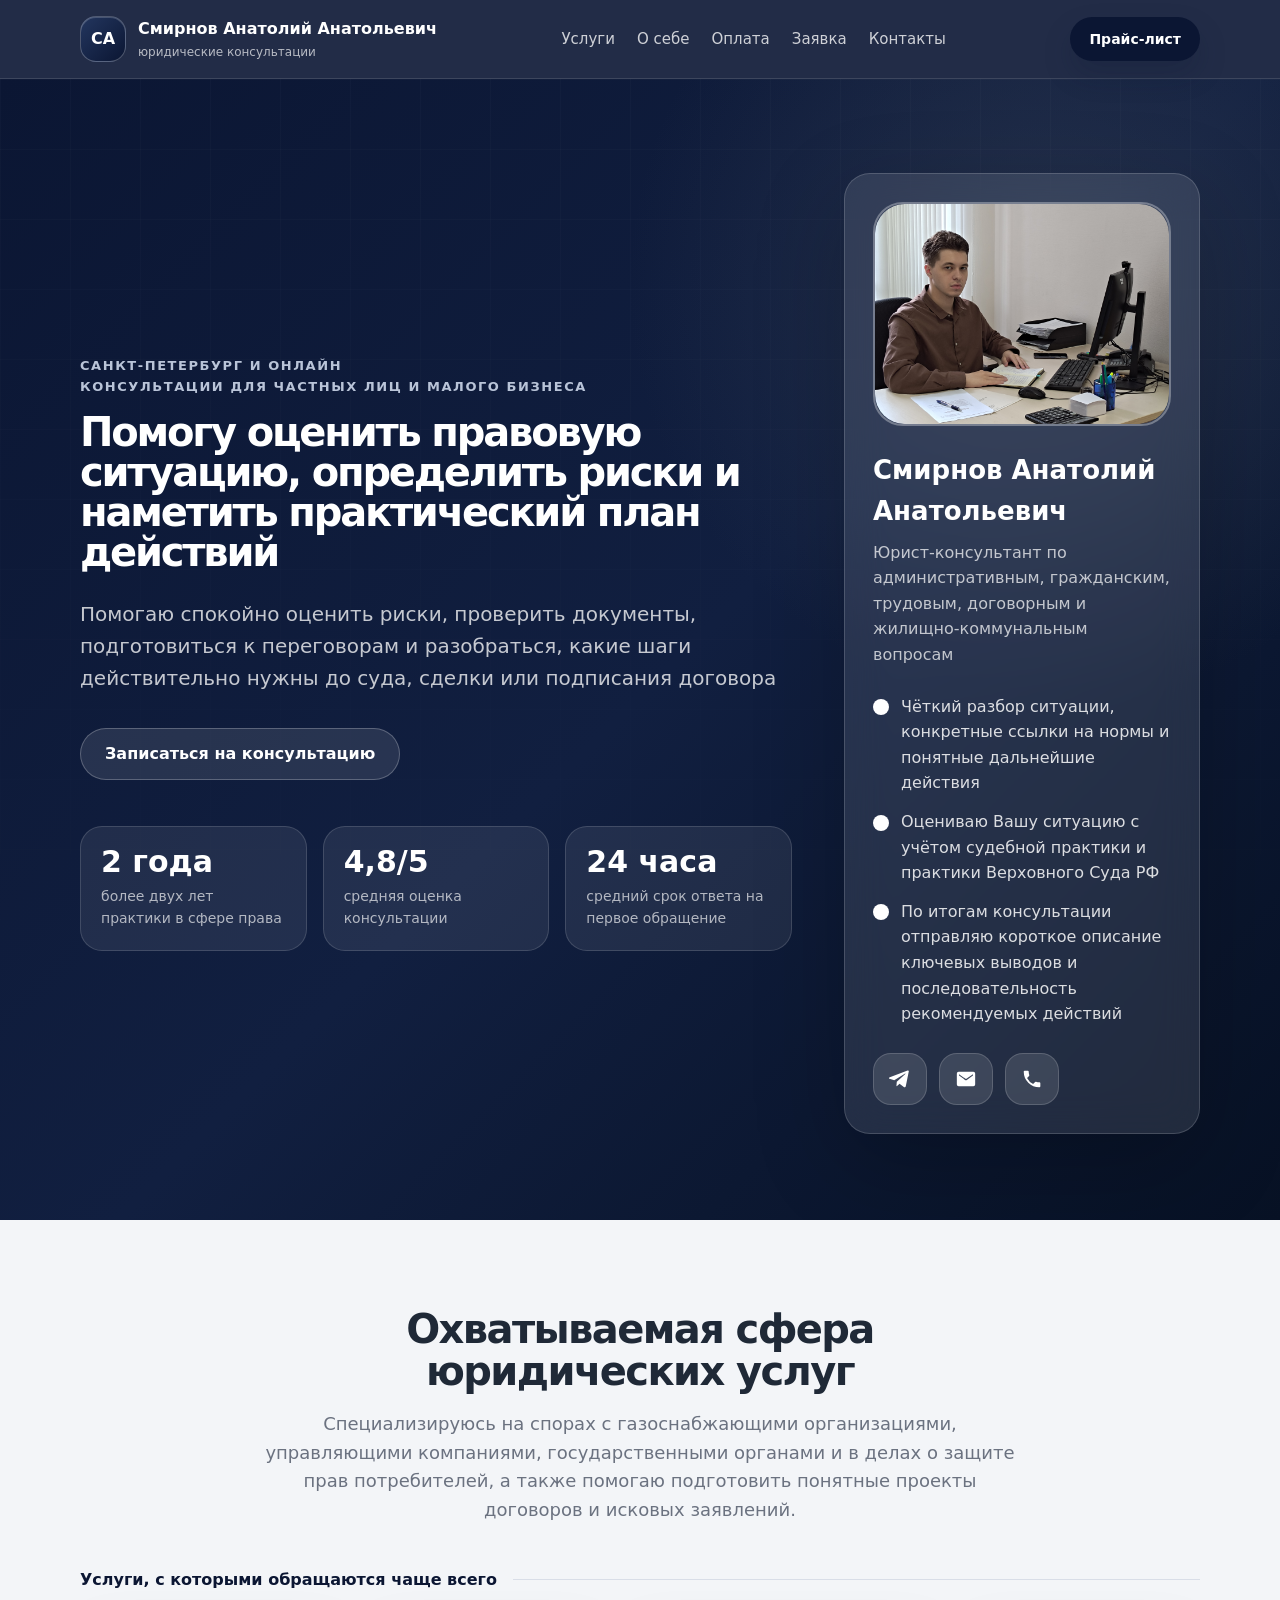
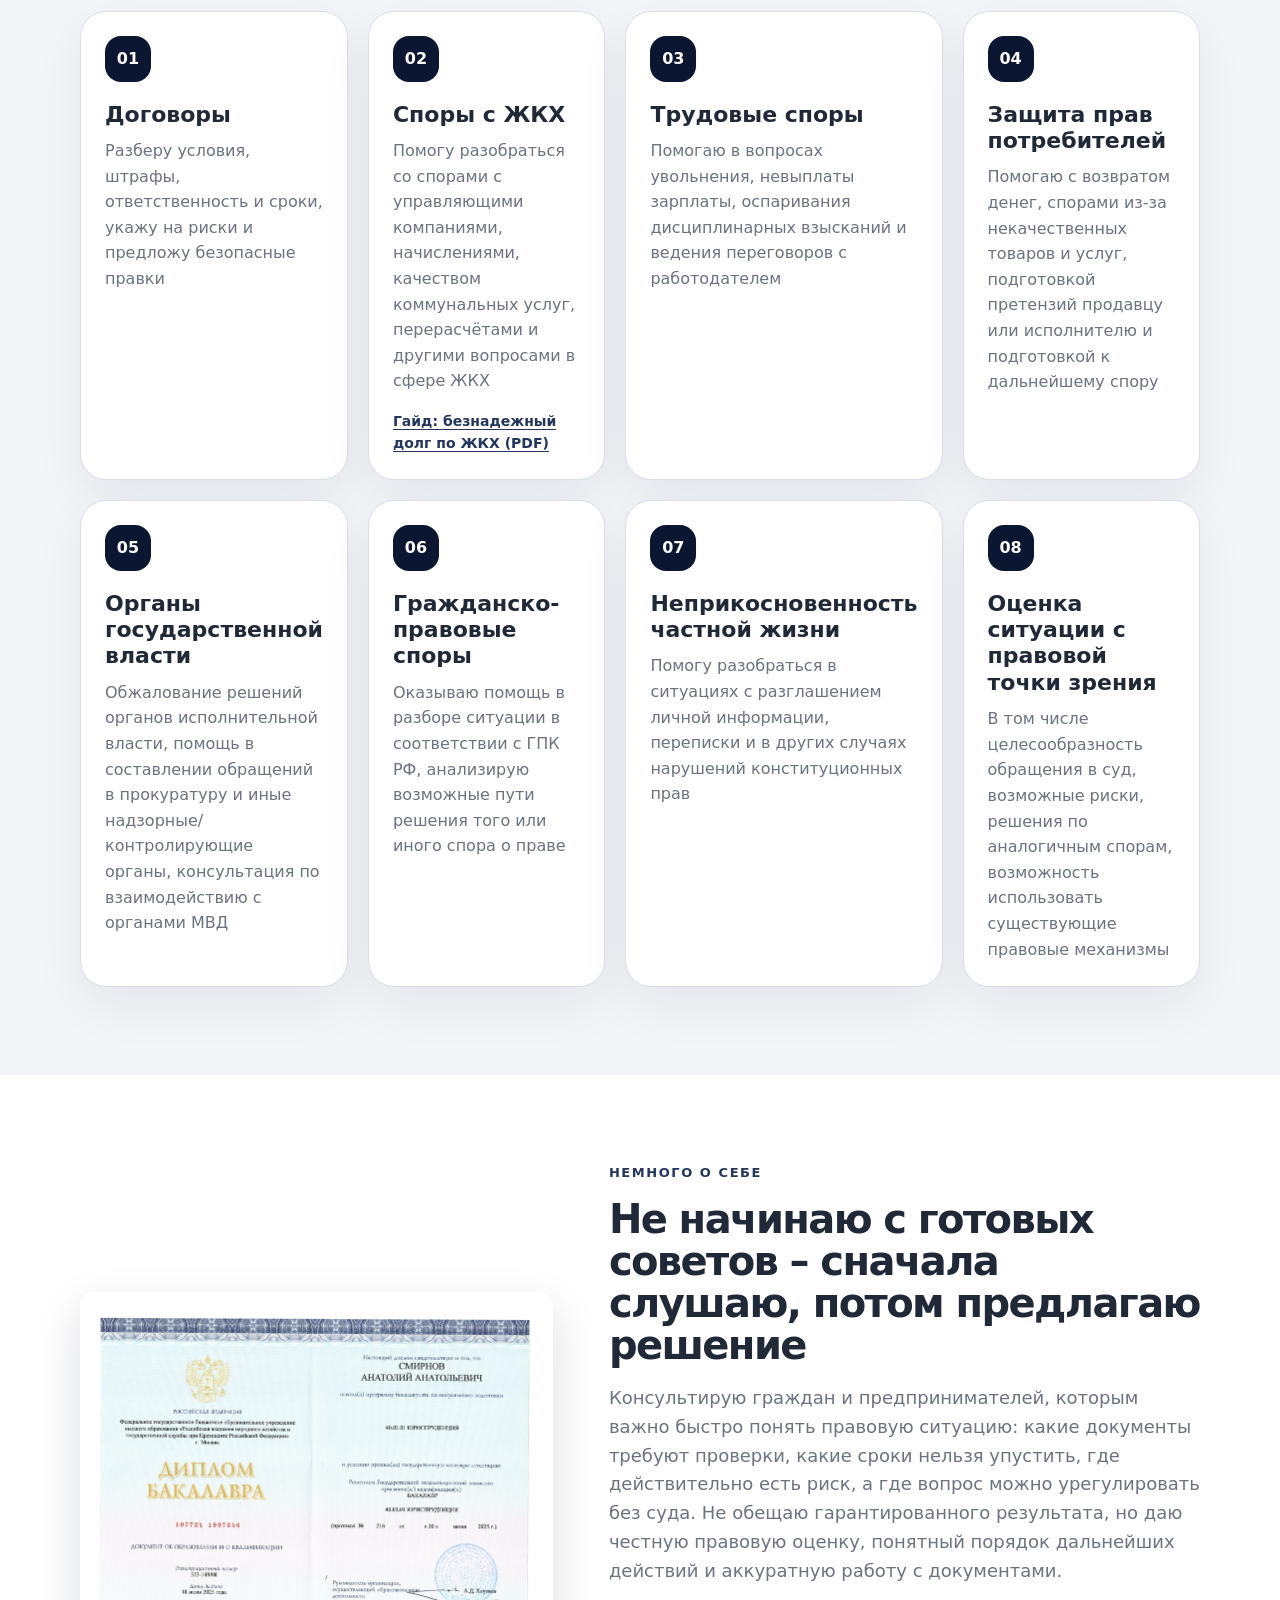
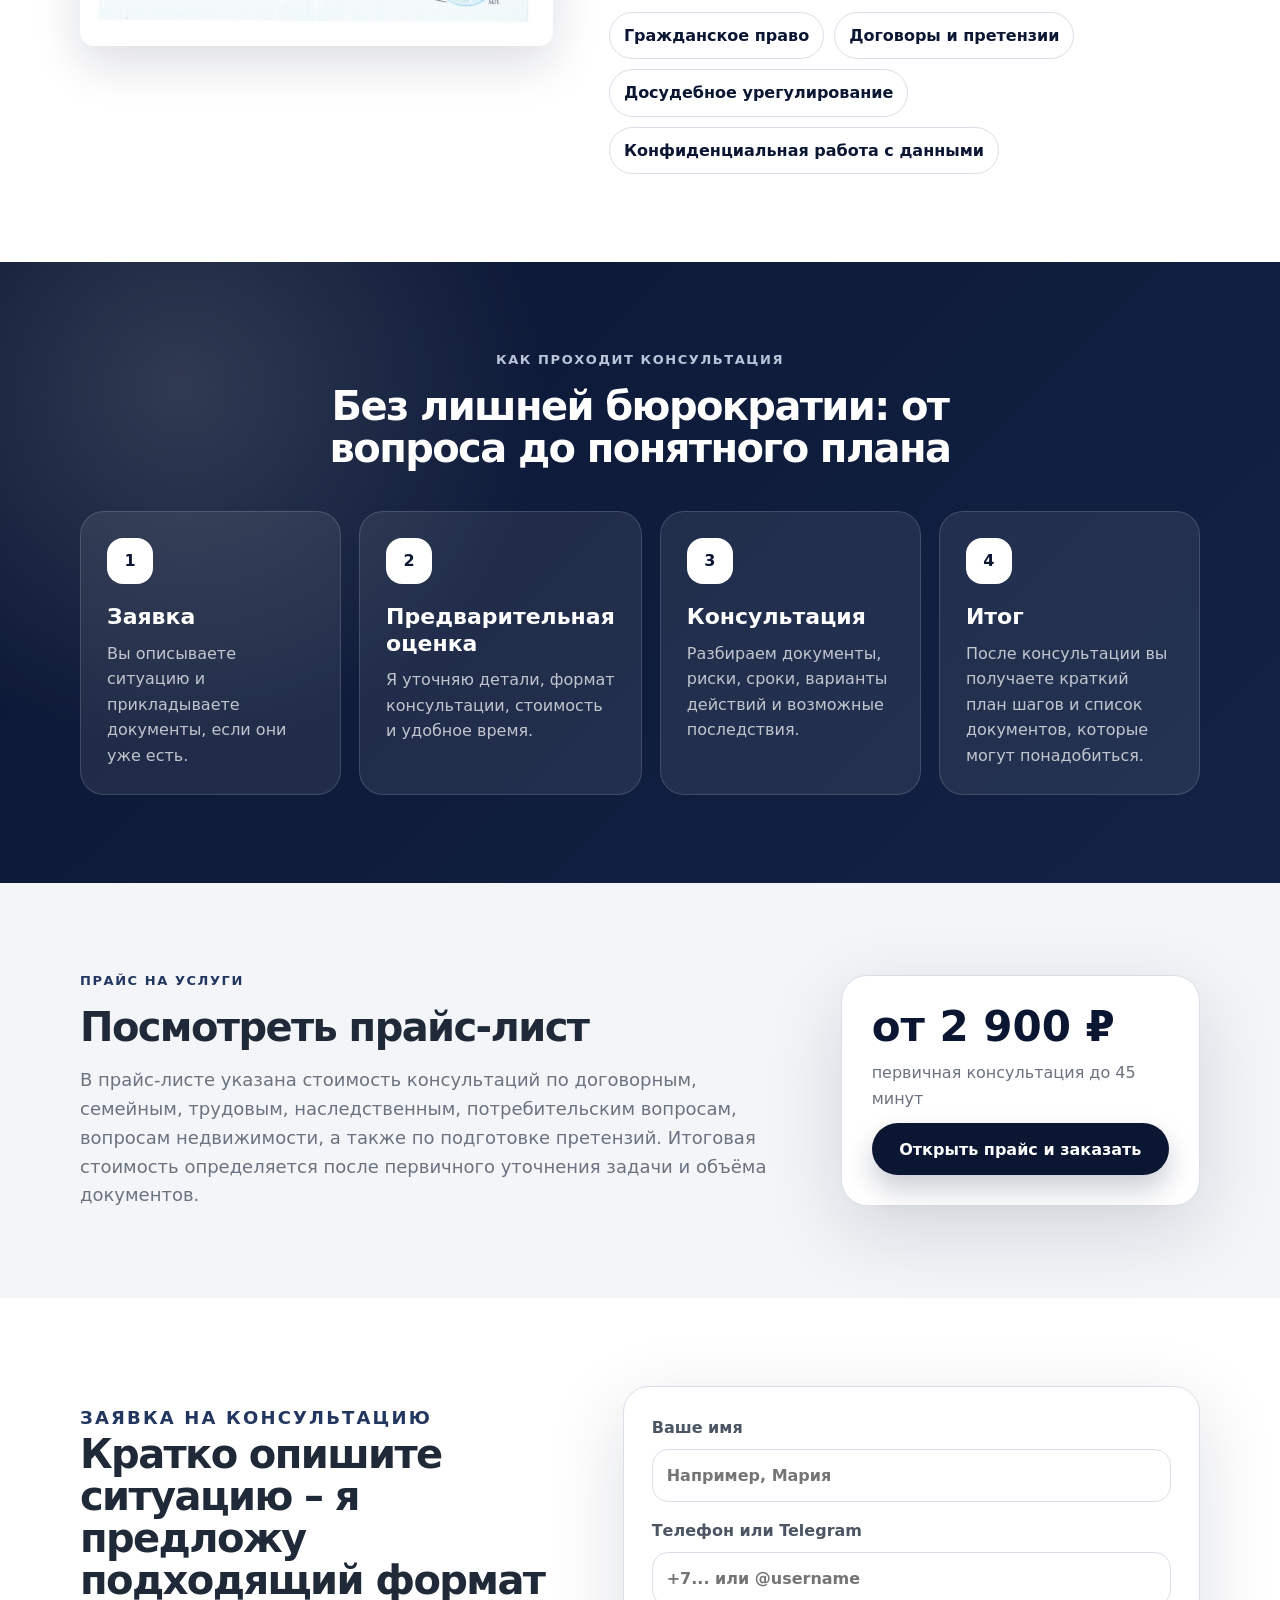
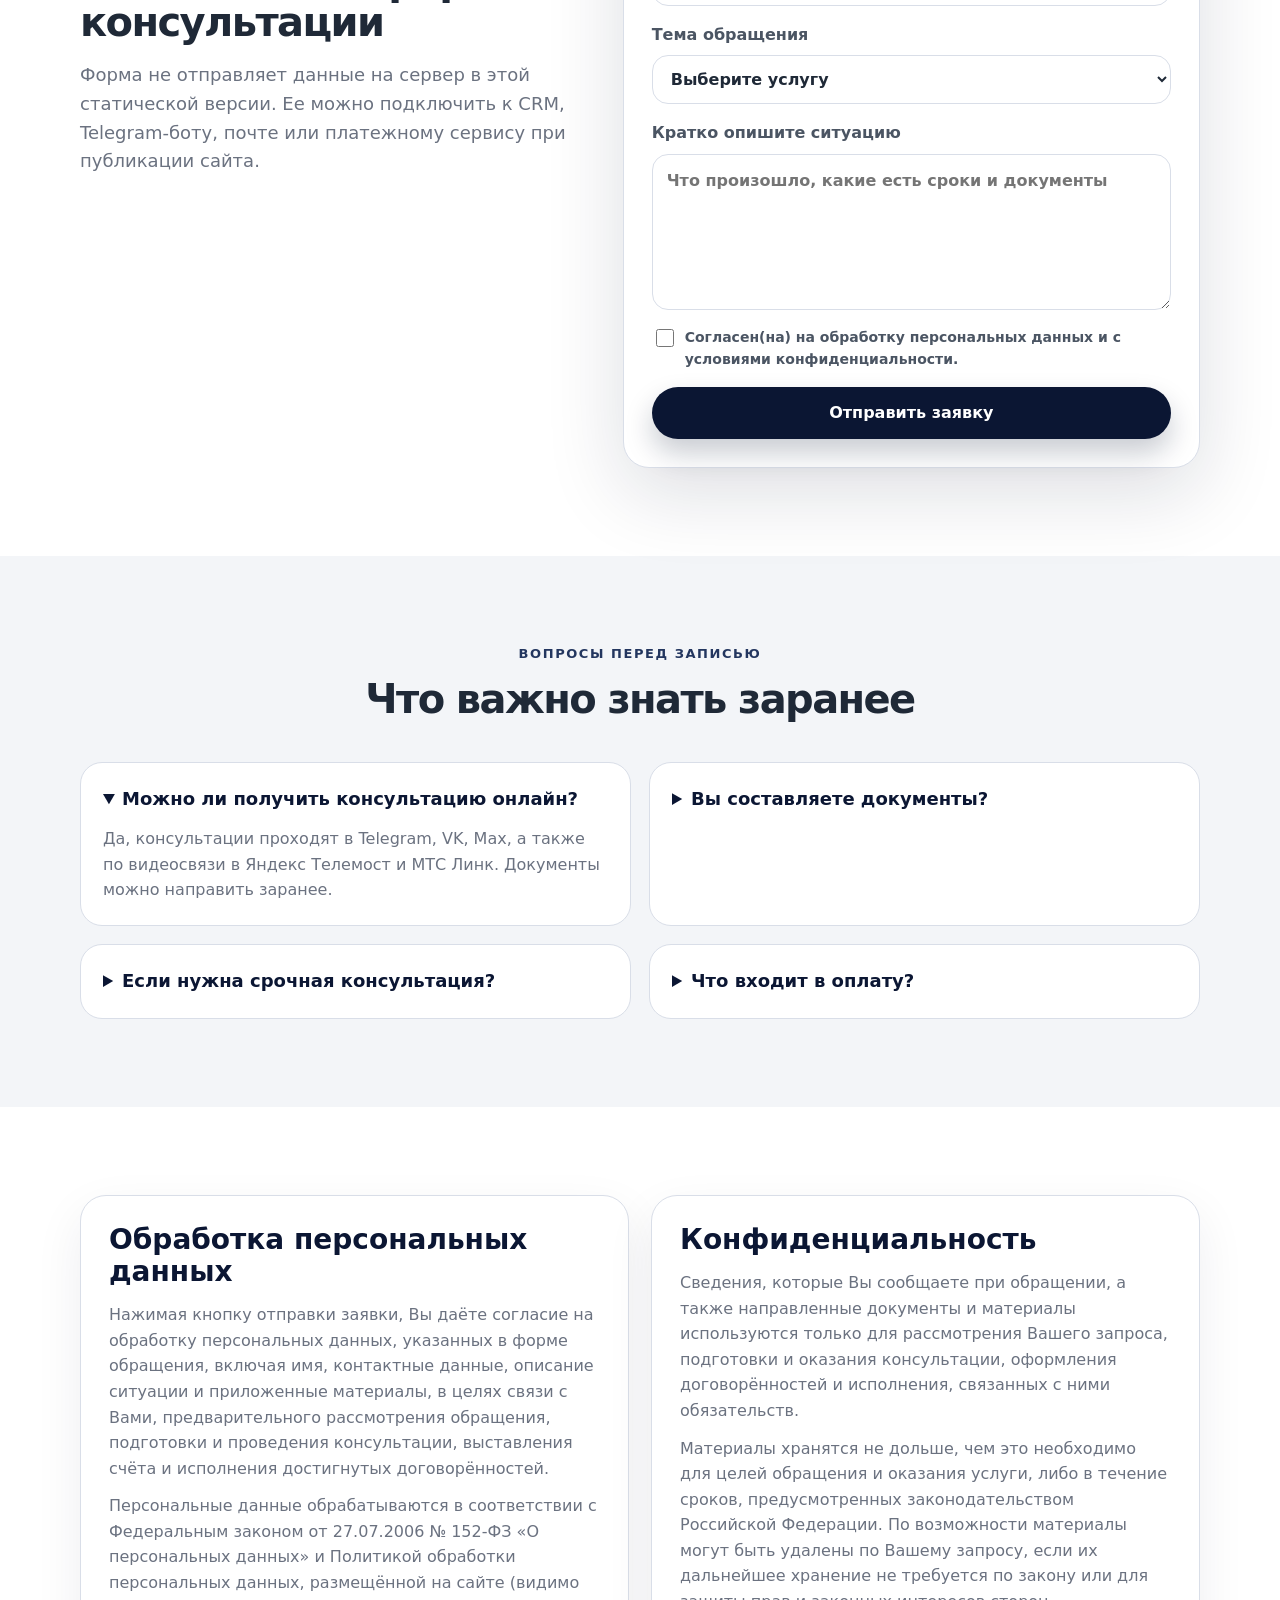
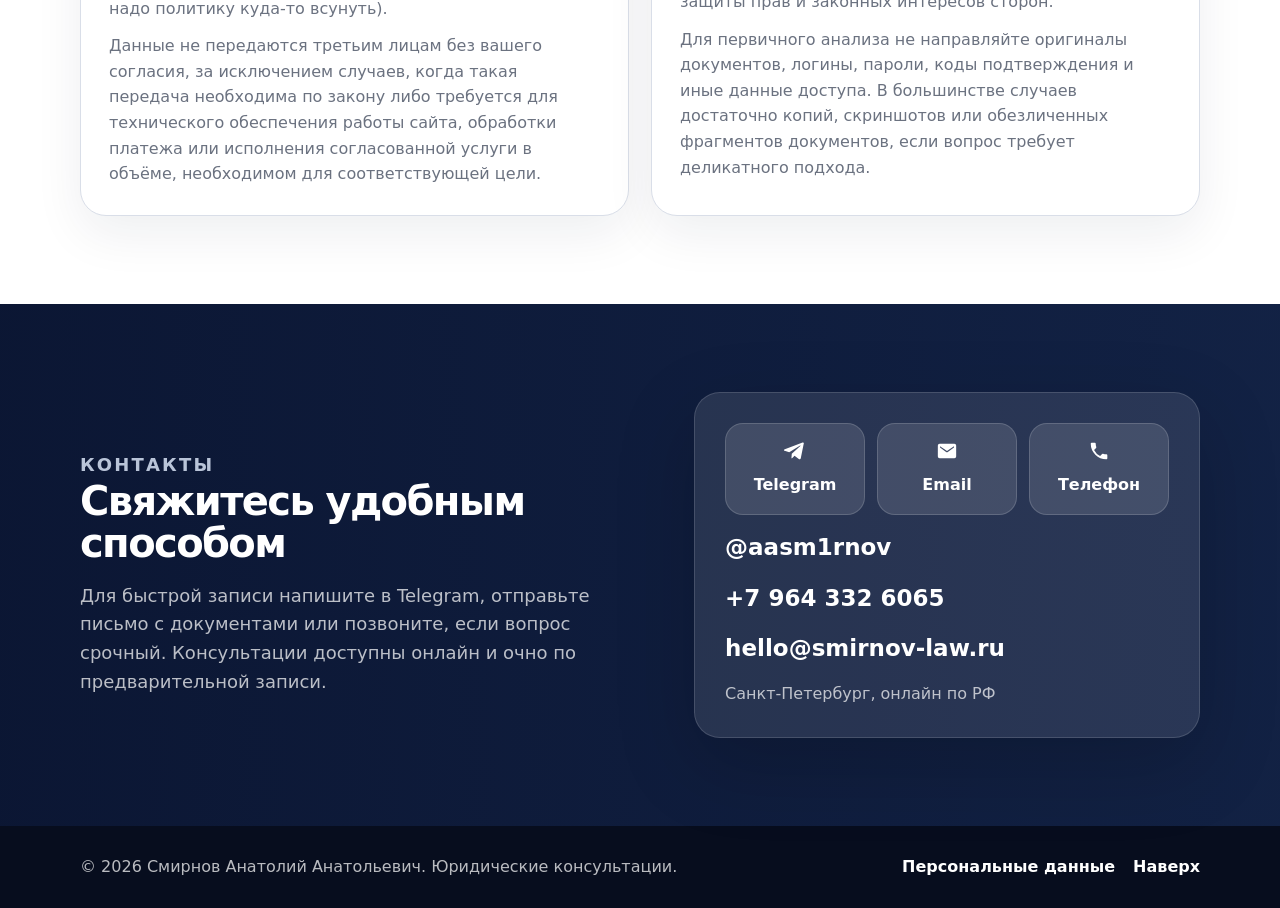
==== index.html @ 38020d8c "open" ====
<!doctype html>
<html lang="ru">
  <head>
    <meta charset="utf-8" />
    <meta name="viewport" content="width=device-width, initial-scale=1" />
    <title>Смирнов Анатолий Анатольевич - юридические консультации</title>
    <meta
      name="description"
      content="Таплинк-сайт юриста Смирнова Анатолия Анатольевича: консультации по договорам, семейным, трудовым, наследственным, потребительским и бизнес-вопросам."
    />
    <link rel="stylesheet" href="styles.css" />
  </head>
  <body>
    <header class="site-header">
      <nav class="nav container" aria-label="Основная навигация">
        <a class="logo" href="#top" aria-label="На главную">
          <span class="logo__mark">СА</span>
          <span>
            <strong>Смирнов Анатолий Анатольевич</strong>
            <small>юридические консультации</small>
          </span>
        </a>
        <div class="nav__links">
          <a href="#services">Услуги</a>
          <a href="#about">О себе</a>
          <a href="#payment">Оплата</a>
          <a href="#request">Заявка</a>
          <a href="#contacts">Контакты</a>
        </div>
        <a class="button button--small" href="#price-modal">Прайс-лист</a>
      </nav>
    </header>

    <main id="top">
      <section class="hero">
        <div class="container hero__grid">
          <div class="hero__content">
            <p class="eyebrow">
              <span>Санкт-Петербург и онлайн</span>
              <span>консультации для частных лиц и малого бизнеса</span>
            </p>
            <h1>Помогу оценить правовую ситуацию, определить риски и наметить практический план действий</h1>
            <p class="hero__lead">
              Помогаю спокойно оценить риски, проверить документы, подготовиться к переговорам и разобраться, какие шаги действительно нужны до суда, сделки или подписания договора
            </p>
            <div class="hero__actions">
              <a class="button button--ghost" href="#request">Записаться на консультацию</a>
            </div>
            <dl class="stats" aria-label="Профессиональные показатели">
              <div>
                <dt>2 года</dt>
                <dd>более двух лет практики в сфере права</dd>
              </div>
              <div>
                <dt>4,8/5</dt>
                <dd>средняя оценка консультации</dd>
              </div>
              <div>
                <dt>24 часа</dt>
                <dd>средний срок ответа на первое обращение</dd>
              </div>
            </dl>
          </div>

          <aside class="hero-card" aria-label="Карточка специалиста">
            <div class="photo-placeholder photo-placeholder--large">
              <img
                src="lawyer-portrait.jpg"
                alt="Молодой юрист в костюме за рабочим столом"
              />
            </div>
            <div>
              <h2>Смирнов Анатолий Анатольевич</h2>
              <p>Юрист-консультант по административным, гражданским, трудовым, договорным и жилищно-коммунальным вопросам</p>
            </div>
            <ul class="check-list">
              <li>Чёткий разбор ситуации, конкретные ссылки на нормы и понятные дальнейшие действия</li>
              <li>Оцениваю Вашу ситуацию с учётом судебной практики и практики Верховного Суда РФ</li>
              <li>По итогам консультации отправляю короткое описание ключевых выводов и последовательность рекомендуемых действий</li>
            </ul>
            <div class="contact-icons" aria-label="Быстрые способы связи">
              <a href="https://t.me/aasm1rnov" target="_blank" rel="noopener" aria-label="Открыть Telegram-канал">
                <svg viewBox="0 0 24 24" aria-hidden="true">
                  <path d="M21.5 4.1 18.3 20c-.2 1.1-.9 1.4-1.8.9l-5-3.7-2.4 2.3c-.3.3-.5.5-1 .5l.4-5.1 9.3-8.4c.4-.4-.1-.6-.6-.3L5.7 13.4.7 11.8c-1.1-.3-1.1-1.1.2-1.6L20.3 2.7c.9-.3 1.7.2 1.2 1.4z" />
                </svg>
              </a>
              <a href="mailto:hello@smirnov-law.ru" aria-label="Написать на электронную почту">
                <svg viewBox="0 0 24 24" aria-hidden="true">
                  <path d="M20 4H4a2 2 0 0 0-2 2v12a2 2 0 0 0 2 2h16a2 2 0 0 0 2-2V6a2 2 0 0 0-2-2zm-.4 4.2-7.1 5.1a1 1 0 0 1-1.1 0L4.4 8.2V6.7l7.6 5.4 7.6-5.4v1.5z" />
                </svg>
              </a>
              <a href="tel:+79643326065" aria-label="Позвонить по телефону">
                <svg viewBox="0 0 24 24" aria-hidden="true">
                  <path d="M6.6 10.8a15.1 15.1 0 0 0 6.6 6.6l2.2-2.2a1 1 0 0 1 1-.2 11.7 11.7 0 0 0 3.7.6 1 1 0 0 1 1 1V20a1 1 0 0 1-1 1A17 17 0 0 1 3 3.9a1 1 0 0 1 1-1h3.4a1 1 0 0 1 1 1 11.7 11.7 0 0 0 .6 3.7 1 1 0 0 1-.2 1l-2.2 2.2z" />
                </svg>
              </a>
            </div>
          </aside>
        </div>
      </section>

      <section class="section section--light" id="services">
        <div class="container">
          <div class="section-heading">
            <h2>Охватываемая сфера юридических услуг</h2>
            <p>
              Специализируюсь на спорах с газоснабжающими организациями, управляющими компаниями, государственными органами и в делах о защите прав потребителей, а также помогаю подготовить понятные проекты договоров и исковых заявлений.
            </p>
          </div>

          <div class="service-group">
            <div class="group-title">
              <span>Услуги, с которыми обращаются чаще всего</span>
            </div>
            <div class="cards cards--services">
              <article class="card">
                <span class="card__number">01</span>
                <h3>Договоры</h3>
                <p>Разберу условия, штрафы, ответственность и сроки, укажу на риски и предложу безопасные правки</p>
              </article>
              <article class="card">
                <span class="card__number">02</span>
                <h3>Споры с ЖКХ</h3>
                <p>Помогу разобраться со спорами с управляющими компаниями, начислениями, качеством коммунальных услуг, перерасчётами и другими вопросами в сфере ЖКХ</p>
                <a class="card__guide-link" href="guide-zhkh-beznadezhnyj-dolg.html">Гайд: безнадежный долг по ЖКХ (PDF)</a>
              </article>
              <article class="card">
                <span class="card__number">03</span>
                <h3>Трудовые споры</h3>
                <p>Помогаю в вопросах увольнения, невыплаты зарплаты, оспаривания дисциплинарных взысканий и ведения переговоров с работодателем</p>
              </article>
              <article class="card">
                <span class="card__number">04</span>
                <h3>Защита прав потребителей</h3>
                <p>Помогаю с возвратом денег, спорами из-за некачественных товаров и услуг, подготовкой претензий продавцу или исполнителю и подготовкой к дальнейшему спору</p>
              </article>
              <article class="card">
                <span class="card__number">05</span>
                <h3>Органы государственной власти</h3>
                <p>Обжалование решений органов исполнительной власти, помощь в составлении обращений в прокуратуру и иные надзорные/контролирующие органы, консультация по взаимодействию с органами МВД</p>
              </article>
              <article class="card">
                <span class="card__number">06</span>
                <h3>Гражданско-правовые споры</h3>
                <p>Оказываю помощь в разборе ситуации в соответствии с ГПК РФ, анализирую возможные пути решения того или иного спора о праве</p>
              </article>
              <article class="card">
                <span class="card__number">07</span>
                <h3>Неприкосновенность частной жизни</h3>
                <p>Помогу разобраться в ситуациях с разглашением личной информации, переписки и в других случаях нарушений конституционных прав</p>
              </article>
              <article class="card">
                <span class="card__number">08</span>
                <h3>Оценка ситуации с правовой точки зрения</h3>
                <p>В том числе целесообразность обращения в суд, возможные риски, решения по аналогичным спорам, возможность использовать существующие правовые механизмы</p>
              </article>
            </div>
          </div>
        </div>
      </section>

      <section class="section" id="about">
        <div class="container split split--about">
          <div class="about-media">
            <a
              class="diploma-thumb"
              href="#diploma-modal"
              aria-label="Открыть диплом для просмотра"
            >
              <img
                src="Diplom.jpg"
                alt="Диплом юриста"
              />
            </a>
          </div>
          <div class="section-heading section-heading--left">
            <p class="eyebrow">Немного о себе</p>
            <h2>Не начинаю с готовых советов – сначала слушаю, потом предлагаю решение</h2>
            <p>
              Консультирую граждан и предпринимателей, которым важно быстро понять правовую ситуацию: какие документы требуют проверки, какие сроки нельзя упустить, где действительно есть риск, а где вопрос можно урегулировать без суда. Не обещаю гарантированного результата, но даю честную правовую оценку, понятный порядок дальнейших действий и аккуратную работу с документами.
            </p>
            <div class="about-points">
              <span>Гражданское право</span>
              <span>Договоры и претензии</span>
              <span>Досудебное урегулирование</span>
              <span>Конфиденциальная работа с данными</span>
            </div>
          </div>
        </div>
      </section>

      <section class="section section--accent" id="process">
        <div class="container">
          <div class="section-heading">
            <p class="eyebrow">Как проходит консультация</p>
            <h2>Без лишней бюрократии: от вопроса до понятного плана</h2>
          </div>
          <ol class="timeline">
            <li>
              <span>1</span>
              <div>
                <h3>Заявка</h3>
                <p>Вы описываете ситуацию и прикладываете документы, если они уже есть.</p>
              </div>
            </li>
            <li>
              <span>2</span>
              <div>
                <h3>Предварительная оценка</h3>
                <p>Я уточняю детали, формат консультации, стоимость и удобное время.</p>
              </div>
            </li>
            <li>
              <span>3</span>
              <div>
                <h3>Консультация</h3>
                <p>Разбираем документы, риски, сроки, варианты действий и возможные последствия.</p>
              </div>
            </li>
            <li>
              <span>4</span>
              <div>
                <h3>Итог</h3>
                <p>После консультации вы получаете краткий план шагов и список документов, которые могут понадобиться.</p>
              </div>
            </li>
          </ol>
        </div>
      </section>

      <section class="section section--light" id="payment">
        <div class="container price-preview">
          <div class="section-heading section-heading--left">
            <p class="eyebrow">Прайс на услуги</p>
            <h2>Посмотреть прайс-лист</h2>
            <p>
              В прайс-листе указана стоимость консультаций по договорным, семейным, трудовым, наследственным, потребительским вопросам, вопросам недвижимости, а также по подготовке претензий. Итоговая стоимость определяется после первичного уточнения задачи и объёма документов.
            </p>
          </div>
          <div class="price-panel">
            <strong>от 2 900 ₽</strong>
            <span>первичная консультация до 45 минут</span>
            <a class="button" href="#price-modal">Открыть прайс и заказать</a>
          </div>
        </div>
      </section>

      <section class="section" id="request">
        <div class="container request-grid">
          <div>
            <p class="eyebrow">Заявка на консультацию</p>
            <h2>Кратко опишите ситуацию – я предложу подходящий формат консультации</h2>
            <p>
              Форма не отправляет данные на сервер в этой статической версии. Ее можно подключить к CRM,
              Telegram-боту, почте или платежному сервису при публикации сайта.
            </p>
          </div>
          <form class="request-form" action="mailto:hello@smirnov-law.ru" method="post" enctype="text/plain">
            <label>
              Ваше имя
              <input type="text" name="name" placeholder="Например, Мария" required />
            </label>
            <label>
              Телефон или Telegram
              <input type="text" name="contact" placeholder="+7... или @username" required />
            </label>
            <label>
              Тема обращения
              <select name="topic" required>
                <option value="">Выберите услугу</option>
                <option>Договоры</option>
                <option>Споры с ЖКХ</option>
                <option>Трудовые споры</option>
                <option>Защита прав потребителей</option>
                <option>Органы государственной власти</option>
                <option>Гражданско-правовые споры</option>
                <option>Неприкосновенность частной жизни</option>
                <option>Оценка ситуации с правовой точки зрения</option>
                <option>Другая ситуация</option>
              </select>
            </label>
            <label>
              Кратко опишите ситуацию
              <textarea name="message" rows="5" placeholder="Что произошло, какие есть сроки и документы"></textarea>
            </label>
            <label class="consent">
              <input type="checkbox" required />
              <span>Согласен(на) на обработку персональных данных и с условиями конфиденциальности.</span>
            </label>
            <button class="button" type="submit">Отправить заявку</button>
          </form>
        </div>
      </section>

      <section class="section section--light" id="faq">
        <div class="container">
          <div class="section-heading">
            <p class="eyebrow">Вопросы перед записью</p>
            <h2>Что важно знать заранее</h2>
          </div>
          <div class="faq-grid">
            <details open>
              <summary>Можно ли получить консультацию онлайн?</summary>
              <p>Да, консультации проходят в Telegram, VK, Max, а также по видеосвязи в Яндекс Телемост и МТС Линк. Документы можно направить заранее.</p>
            </details>
            <details>
              <summary>Вы составляете документы?</summary>
              <p>Да, после консультации можно согласовать проект претензии, жалобы, договора или обращения, а также письменную правовую позицию со ссылкой на действующее законодательство РФ.</p>
            </details>
            <details>
              <summary>Если нужна срочная консультация?</summary>
              <p>В случаях, когда консультация нужна незамедлительно, она оказывается с дополнительной оплатой по предварительной договорённости.</p>
            </details>
            <details>
              <summary>Что входит в оплату?</summary>
              <p>Работа проводится полностью по предварительной договоренности с заказчиком: объём, формат и цена обсуждаются заранее.</p>
            </details>
          </div>
        </div>
      </section>

      <section class="section policy-section" id="policy">
        <div class="container policy-grid">
          <article class="policy-card">
            <h2>Обработка персональных данных</h2>
            <p>
              Нажимая кнопку отправки заявки, Вы даёте согласие на обработку персональных данных, указанных в форме обращения, включая имя, контактные данные, описание ситуации и приложенные материалы, в целях связи с Вами, предварительного рассмотрения обращения, подготовки и проведения консультации, выставления счёта и исполнения достигнутых договорённостей.
            </p>
            <p>
             Персональные данные обрабатываются в соответствии с Федеральным законом от 27.07.2006 № 152-ФЗ «О персональных данных» и Политикой обработки персональных данных, размещённой на сайте (видимо надо политику куда-то всунуть).
            </p>
            <p>
             Данные не передаются третьим лицам без вашего согласия, за исключением случаев, когда такая передача необходима по закону либо требуется для технического обеспечения работы сайта, обработки платежа или исполнения согласованной услуги в объёме, необходимом для соответствующей цели. 
            </p>
          </article>
          <article class="policy-card">
            <h2>Конфиденциальность</h2>
            <p>
             Сведения, которые Вы сообщаете при обращении, а также направленные документы и материалы используются только для рассмотрения Вашего запроса, подготовки и оказания консультации, оформления договорённостей и исполнения, связанных с ними обязательств.
            </p>
            <p>
              Материалы хранятся не дольше, чем это необходимо для целей обращения и оказания услуги, либо в течение сроков, предусмотренных законодательством Российской Федерации. По возможности материалы могут быть удалены по Вашему запросу, если их дальнейшее хранение не требуется по закону или для защиты прав и законных интересов сторон.
            </p>
            <p>
             Для первичного анализа не направляйте оригиналы документов, логины, пароли, коды подтверждения и иные данные доступа. В большинстве случаев достаточно копий, скриншотов или обезличенных фрагментов документов, если вопрос требует деликатного подхода. 
            </p>
          </article>
        </div>
      </section>

      <section class="section contacts" id="contacts">
        <div class="container contacts__grid">
          <div>
            <p class="eyebrow">Контакты</p>
            <h2>Свяжитесь удобным способом</h2>
            <p>
              Для быстрой записи напишите в Telegram, отправьте письмо с документами или позвоните, если
              вопрос срочный. Консультации доступны онлайн и очно по предварительной записи.
            </p>
          </div>
          <div class="contact-card">
            <div class="contact-icons contact-icons--wide">
              <a href="https://t.me/aasm1rnov" target="_blank" rel="noopener" aria-label="Telegram-канал">
                <svg viewBox="0 0 24 24" aria-hidden="true">
                  <path d="M21.5 4.1 18.3 20c-.2 1.1-.9 1.4-1.8.9l-5-3.7-2.4 2.3c-.3.3-.5.5-1 .5l.4-5.1 9.3-8.4c.4-.4-.1-.6-.6-.3L5.7 13.4.7 11.8c-1.1-.3-1.1-1.1.2-1.6L20.3 2.7c.9-.3 1.7.2 1.2 1.4z" />
                </svg>
                <span>Telegram</span>
              </a>
              <a href="mailto:hello@smirnov-law.ru" aria-label="Email">
                <svg viewBox="0 0 24 24" aria-hidden="true">
                  <path d="M20 4H4a2 2 0 0 0-2 2v12a2 2 0 0 0 2 2h16a2 2 0 0 0 2-2V6a2 2 0 0 0-2-2zm-.4 4.2-7.1 5.1a1 1 0 0 1-1.1 0L4.4 8.2V6.7l7.6 5.4 7.6-5.4v1.5z" />
                </svg>
                <span>Email</span>
              </a>
              <a href="tel:+79643326065" aria-label="Телефон">
                <svg viewBox="0 0 24 24" aria-hidden="true">
                  <path d="M6.6 10.8a15.1 15.1 0 0 0 6.6 6.6l2.2-2.2a1 1 0 0 1 1-.2 11.7 11.7 0 0 0 3.7.6 1 1 0 0 1 1 1V20a1 1 0 0 1-1 1A17 17 0 0 1 3 3.9a1 1 0 0 1 1-1h3.4a1 1 0 0 1 1 1 11.7 11.7 0 0 0 .6 3.7 1 1 0 0 1-.2 1l-2.2 2.2z" />
                </svg>
                <span>Телефон</span>
              </a>
            </div>
            <a class="contact-card__link" href="https://t.me/aasm1rnov">@aasm1rnov</a>
            <a class="contact-card__link" href="tel:+79643326065">+7 964 332 6065</a>
            <a class="contact-card__link" href="mailto:hello@smirnov-law.ru">hello@smirnov-law.ru</a>
            <span>Санкт-Петербург, онлайн по РФ</span>
          </div>
        </div>
      </section>
    </main>

    <section class="diploma-modal" id="diploma-modal" aria-labelledby="diploma-modal-title">
      <a class="diploma-modal__backdrop" href="#about" aria-label="Закрыть просмотр диплома"></a>
      <div class="diploma-modal__dialog" role="dialog" aria-modal="true">
        <div class="diploma-modal__header">
          <h2 id="diploma-modal-title" class="visually-hidden">Диплом юриста</h2>
          <a class="modal-close" href="#about" aria-label="Закрыть">×</a>
        </div>
        <img src="Diplom.jpg" alt="Диплом юриста" />
      </div>
    </section>

    <section class="price-modal" id="price-modal" aria-labelledby="price-modal-title">
      <a class="price-modal__backdrop" href="#payment" aria-label="Закрыть прайс-лист"></a>
      <div class="price-modal__dialog" role="dialog" aria-modal="true">
        <div class="modal-header">
          <div>
            <p class="eyebrow">Прайс-лист</p>
            <h2 id="price-modal-title">Выберите консультацию и оформите заказ</h2>
          </div>
          <a class="modal-close" href="#payment" aria-label="Закрыть">×</a>
        </div>

        <div class="price-table" aria-label="Стоимость услуг">
          <article>
            <span>Первичная</span>
            <strong>2 900 ₽</strong>
            <p>Онлайн-консультация по Вашему вопросу. Принимаю обращения в том числе вечером и в выходные дни.</p>
            <a href="#price-modal" class="button button--small tariff-link" data-tariff="Первичная - 2 900 ₽">Заказать</a>
          </article>
          <article class="price-table__featured">
            <span>Договор</span>
            <strong>5 900 ₽</strong>
            <p>Анализ существующего договора, составление проекта договора, вывод в части рисков для Вас, поиск скрытых условий.</p>
            <a href="#price-modal" class="button button--small tariff-link" data-tariff="Договор - 5 900 ₽">Заказать</a>
          </article>
          <article>
            <span>Обращение</span>
            <strong>2 000 ₽</strong>
            <p>Обращение в органы государственной власти, контрольные, надзорные, муниципальные органы.</p>
            <a href="#price-modal" class="button button--small tariff-link" data-tariff="Обращение - 2 000 ₽">Заказать</a>
          </article>
          <article>
            <span>Претензия</span>
            <strong>от 4 900 ₽</strong>
            <p>Составление досудебной претензии или выработка правовой позиции для ответа на претензию в Ваш адрес с учётом специфики Закона о защите прав потребителей.</p>
            <a href="#price-modal" class="button button--small tariff-link" data-tariff="Претензия - от 4 900 ₽">Заказать</a>
          </article>
        </div>

        <div class="modal-order" id="modal-order">
          <form class="request-form request-form--modal" action="mailto:hello@smirnov-law.ru" method="post" enctype="text/plain">
            <h3>Оформить заказ на консультацию</h3>
            <label>
              Имя
              <input type="text" name="name" placeholder="Ваше имя" required />
            </label>
            <label>
              Контакт
              <input type="text" name="contact" placeholder="Телефон, email или Telegram" required />
            </label>
            <label>
              Выбранный тариф
              <select name="tariff" required>
                <option>Первичная - 2 900 ₽</option>
                <option>Договор - 5 900 ₽</option>
                <option>Обращение - 2 000 ₽</option>
                <option>Претензия - от 4 900 ₽</option>
              </select>
            </label>
            <button class="button" type="submit">Отправить заказ</button>
          </form>

          <div class="payment-card">
            <h3>Оплата консультации</h3>
            <p>
              Кнопку можно подключить к ЮKassa, CloudPayments, Robokassa или банковской ссылке. Сейчас
              это готовый блок интерфейса для платежного сценария.
            </p>
            <div class="payment-card__amount">
              <span>К оплате</span>
              <strong>2 900 ₽</strong>
            </div>
            <a class="button" href="mailto:hello@smirnov-law.ru?subject=Оплата%20консультации">Оплатить консультацию</a>
            <small>После оплаты вы получите подтверждение и ссылку на консультацию.</small>
          </div>
        </div>
      </div>
    </section>

    <footer class="footer">
      <div class="container footer__inner">
        <span>© 2026 Смирнов Анатолий Анатольевич. Юридические консультации.</span>
        <div>
          <a href="#policy">Персональные данные</a>
          <a href="#top">Наверх</a>
        </div>
      </div>
    </footer>
    <script>
      document.querySelectorAll(".tariff-link").forEach((link) => {
        link.addEventListener("click", (event) => {
          event.preventDefault();
          const tariff = link.dataset.tariff;
          const select = document.querySelector('select[name="tariff"]');
          if (select && tariff) {
            select.value = tariff;
          }
          location.hash = "price-modal";
          document.getElementById("modal-order")?.scrollIntoView({ behavior: "smooth", block: "start" });
        });
      });
    </script>
  </body>
</html>
---- styles.css ----
:root {
  --navy: #0b1633;
  --navy-soft: #132346;
  --navy-muted: #23365f;
  --gray-900: #1f2937;
  --gray-700: #4b5563;
  --gray-500: #6b7280;
  --gray-200: #e5e7eb;
  --gray-100: #f3f5f8;
  --white: #ffffff;
  --line: #d9dee8;
  --radius: 26px;
  --shadow: 0 24px 80px rgb(11 22 51 / 14%);
}

* {
  box-sizing: border-box;
}

html {
  scroll-behavior: smooth;
}

body {
  margin: 0;
  color: var(--gray-900);
  font-family: Inter, system-ui, -apple-system, BlinkMacSystemFont, "Segoe UI", sans-serif;
  background: var(--white);
  line-height: 1.6;
}

a {
  color: inherit;
  text-decoration: none;
}

button,
input,
select,
textarea {
  font: inherit;
}

.container {
  width: min(1120px, calc(100% - 40px));
  margin: 0 auto;
}

.site-header {
  position: sticky;
  top: 0;
  z-index: 20;
  border-bottom: 1px solid rgb(255 255 255 / 12%);
  background: rgb(11 22 51 / 90%);
  backdrop-filter: blur(18px);
}

.nav {
  display: flex;
  align-items: center;
  justify-content: space-between;
  gap: 24px;
  min-height: 78px;
  color: var(--white);
}

.logo {
  display: inline-flex;
  align-items: center;
  gap: 12px;
}

.logo__mark {
  display: grid;
  width: 46px;
  height: 46px;
  place-items: center;
  border: 1px solid rgb(255 255 255 / 26%);
  border-radius: 16px;
  color: var(--white);
  font-weight: 900;
  background: linear-gradient(135deg, var(--navy-muted), var(--navy));
  box-shadow: inset 0 1px 0 rgb(255 255 255 / 18%);
}

.logo strong,
.logo small {
  display: block;
}

.logo small {
  margin-top: 2px;
  color: rgb(255 255 255 / 68%);
  font-size: 12px;
}

.nav__links {
  display: flex;
  align-items: center;
  gap: 22px;
  color: rgb(255 255 255 / 78%);
  font-size: 15px;
}

.nav__links a {
  transition: color 0.2s ease;
}

.nav__links a:hover {
  color: var(--white);
}

.button {
  display: inline-flex;
  min-height: 52px;
  align-items: center;
  justify-content: center;
  padding: 0 24px;
  border: 1px solid transparent;
  border-radius: 999px;
  color: var(--white);
  font-weight: 800;
  background: var(--navy);
  box-shadow: 0 14px 28px rgb(11 22 51 / 22%);
  cursor: pointer;
  transition: transform 0.2s ease, box-shadow 0.2s ease, background 0.2s ease;
}

.button:hover {
  transform: translateY(-2px);
  background: var(--navy-soft);
  box-shadow: 0 20px 36px rgb(11 22 51 / 28%);
}

.button--small {
  min-height: 44px;
  padding: 0 18px;
  font-size: 14px;
}

.button--ghost {
  color: var(--white);
  border-color: rgb(255 255 255 / 24%);
  background: rgb(255 255 255 / 10%);
  box-shadow: none;
}

.button--ghost:hover {
  background: rgb(255 255 255 / 16%);
}

.hero {
  position: relative;
  overflow: hidden;
  padding: 94px 0 86px;
  color: var(--white);
  background:
    radial-gradient(circle at 82% 18%, rgb(75 85 99 / 36%), transparent 30%),
    linear-gradient(135deg, var(--navy) 0%, #111f40 52%, #071124 100%);
}

.hero::before {
  position: absolute;
  inset: 0;
  content: "";
  opacity: 0.16;
  background-image:
    linear-gradient(90deg, rgb(255 255 255 / 12%) 1px, transparent 1px),
    linear-gradient(rgb(255 255 255 / 12%) 1px, transparent 1px);
  background-size: 70px 70px;
  mask-image: linear-gradient(to bottom, #000, transparent 86%);
}

.hero__grid {
  position: relative;
  display: grid;
  grid-template-columns: minmax(0, 1.1fr) minmax(320px, 0.55fr);
  gap: 52px;
  align-items: center;
}

.eyebrow {
  margin: 0 0 14px;
  color: #b9c4d8;
  font-size: 13px;
  font-weight: 900;
  letter-spacing: 0.12em;
  text-transform: uppercase;
}

.section--light .eyebrow,
.section .eyebrow {
  color: var(--navy-muted);
}

.section--accent .eyebrow,
.contacts .eyebrow {
  color: #b9c4d8;
}

.hero .eyebrow span {
  display: block;
}

.hero h1 {
  max-width: 820px;
  margin: 0;
  font-size: 40px;
  line-height: 1;
  letter-spacing: -0.055em;
}

.hero__lead {
  max-width: 700px;
  margin: 26px 0 0;
  color: rgb(255 255 255 / 76%);
  font-size: 20px;
}

.hero__actions {
  display: flex;
  flex-wrap: wrap;
  gap: 14px;
  margin-top: 34px;
}

.stats {
  display: grid;
  grid-template-columns: repeat(3, 1fr);
  gap: 16px;
  margin: 46px 0 0;
}

.stats div {
  padding: 20px;
  border: 1px solid rgb(255 255 255 / 14%);
  border-radius: 22px;
  background: rgb(255 255 255 / 8%);
}

.stats dt {
  color: var(--white);
  font-size: 30px;
  font-weight: 900;
  line-height: 1;
}

.stats dd {
  margin: 8px 0 0;
  color: rgb(255 255 255 / 66%);
  font-size: 14px;
}

.hero-card {
  padding: 28px;
  border: 1px solid rgb(255 255 255 / 16%);
  border-radius: var(--radius);
  background: rgb(255 255 255 / 10%);
  box-shadow: 0 28px 90px rgb(0 0 0 / 22%);
  backdrop-filter: blur(20px);
}

.photo-placeholder {
  position: relative;
  width: min(100%, 360px);
  aspect-ratio: 3/2 /*1*/;
  border: 2px dashed rgb(11 22 51 / 26%);
  border-radius: 30px;
  color: var(--navy-muted);
  font-size: 22px;
  font-weight: 900;
  letter-spacing: 0.16em;
  text-transform: uppercase;
  overflow: hidden;
  background:
    linear-gradient(135deg, rgb(255 255 255 / 86%), rgb(243 245 248 / 88%)),
    var(--gray-100);
}

.photo-placeholder:has(img) {
  background: none;
}

.photo-placeholder img {
  position: absolute;
  top: 50%;
  left: 50%;
  min-width: 100%;
  min-height: 100%;
  width: auto;
  height: auto;
  display: block;
  border-radius: inherit;
  object-fit: cover;
  object-position: center;
  transform: translate(-50%, -50%);
}

.diploma-thumb {
  display: block;
  width: fit-content;
  max-width: 100%;
  padding: 18px;
  overflow: hidden;
  border-radius: 14px;
  background: var(--white);
  box-shadow: 0 18px 48px rgb(11 22 51 / 14%);
  cursor: zoom-in;
  transition: transform 0.2s ease, box-shadow 0.2s ease;
}

.diploma-thumb:hover {
  transform: translateY(-2px);
  box-shadow: 0 24px 60px rgb(11 22 51 / 18%);
}

.diploma-thumb img {
  display: block;
  width: auto;
  max-width: 100%;
  height: auto;
}

.diploma-modal {
  position: fixed;
  inset: 0;
  z-index: 100;
  display: none;
  padding: 28px;
  overflow-y: auto;
}

.diploma-modal:target {
  display: block;
}

.diploma-modal__backdrop {
  position: fixed;
  inset: 0;
  background: rgb(3 7 18 / 78%);
  backdrop-filter: blur(10px);
}

.diploma-modal__dialog {
  position: relative;
  z-index: 1;
  width: min(960px, 100%);
  margin: 24px auto;
  padding: 18px;
  border: 1px solid rgb(255 255 255 / 28%);
  border-radius: 24px;
  background: var(--white);
  box-shadow: 0 30px 110px rgb(0 0 0 / 36%);
}

.diploma-modal__header {
  display: flex;
  justify-content: flex-end;
  margin-bottom: 12px;
}

.diploma-modal__dialog img {
  display: block;
  width: 100%;
  height: auto;
  border-radius: 12px;
}

.visually-hidden {
  position: absolute;
  width: 1px;
  height: 1px;
  padding: 0;
  margin: -1px;
  overflow: hidden;
  clip: rect(0, 0, 0, 0);
  white-space: nowrap;
  border: 0;
}

.photo-placeholder--large {
  width: 100%;
  aspect-ratio: 4 / 3;
  margin-bottom: 24px;
  border-style: solid;
  border-color: rgb(255 255 255 / 32%);
  color: var(--white);
}

.photo-placeholder--large img {
  inset: 0;
  min-width: unset;
  min-height: unset;
  width: 100%;
  height: 100%;
  object-fit: cover;
  object-position: center;
  transform: none;
}

.photo-placeholder--large:has(img) {
  background: none;
}

/*.photo-placeholder--small {
  width: 46%;
  margin-top: -22%;
  margin-left: auto;
  border-color: rgb(11 22 51 / 18%);
  box-shadow: var(--shadow);
 }*/


.hero-card h2 {
  margin: 0;
  font-size: 26px;
}

.hero-card p {
  margin: 7px 0 0;
  color: rgb(255 255 255 / 72%);
}

.check-list {
  display: grid;
  gap: 13px;
  margin: 26px 0;
  padding: 0;
  list-style: none;
}

.check-list li {
  position: relative;
  padding-left: 28px;
  color: rgb(255 255 255 / 84%);
}

.check-list li::before {
  position: absolute;
  left: 0;
  top: 0.35em;
  width: 10px;
  height: 10px;
  border: 3px solid rgb(255 255 255 / 44%);
  border-radius: 50%;
  content: "";
  background: var(--white);
}

.contact-icons {
  display: flex;
  flex-wrap: wrap;
  gap: 12px;
}

.contact-icons a {
  display: inline-flex;
  min-width: 52px;
  height: 52px;
  align-items: center;
  justify-content: center;
  gap: 10px;
  padding: 0 15px;
  border: 1px solid rgb(255 255 255 / 16%);
  border-radius: 18px;
  color: var(--white);
  font-weight: 800;
  background: rgb(255 255 255 / 12%);
  transition: transform 0.2s ease, background 0.2s ease;
}

.contact-icons a:hover {
  transform: translateY(-2px);
  background: rgb(255 255 255 / 18%);
}

.contact-icons svg {
  width: 22px;
  height: 22px;
  fill: currentColor;
}

.section {
  padding: 88px 0;
}

.section--light {
  background: var(--gray-100);
}

.section--accent {
  color: var(--white);
  background:
    radial-gradient(circle at 14% 20%, rgb(107 114 128 / 38%), transparent 30%),
    linear-gradient(135deg, var(--navy), var(--navy-soft));
}

.section-heading {
  max-width: 760px;
  margin: 0 auto 42px;
  text-align: center;
}

.section-heading--left {
  margin: 0;
  text-align: left;
}

.section-heading h2,
.request-grid h2,
.contacts h2 {
  margin: 0;
  color: inherit;
  font-size: clamp(32px, 4vw, 40px);
  line-height: 1.05;
  letter-spacing: -0.04em;
}

.section-heading p:not(.eyebrow),
.request-grid p,
.contacts p {
  margin: 18px 0 0;
  color: var(--gray-500);
  font-size: 18px;
}

.section--accent .section-heading p:not(.eyebrow) {
  color: rgb(255 255 255 / 72%);
}

.service-group + .service-group {
  margin-top: 36px;
}

.group-title {
  display: flex;
  align-items: center;
  gap: 16px;
  margin-bottom: 18px;
  color: var(--navy);
  font-weight: 900;
}

.group-title::after {
  flex: 1;
  height: 1px;
  content: "";
  background: var(--line);
}

.cards {
  display: grid;
  gap: 20px;
}

.cards--services {
  grid-template-columns: repeat(4, 1fr);
}

.cards--rare {
  grid-template-columns: repeat(2, 1fr);
}

.card {
  min-height: 100%;
  padding: 24px;
  border: 1px solid var(--line);
  border-radius: var(--radius);
  background: var(--white);
  box-shadow: 0 18px 50px rgb(11 22 51 / 7%);
}

.card--rare {
  background: linear-gradient(135deg, var(--white), #f8fafc);
}

.card__number {
  display: inline-flex;
  min-width: 46px;
  height: 46px;
  align-items: center;
  justify-content: center;
  border-radius: 16px;
  color: var(--white);
  font-weight: 900;
  background: var(--navy);
}

.card h3,
.timeline h3,
.request-form h3,
.payment-card h3 {
  margin: 20px 0 10px;
  font-size: 22px;
  line-height: 1.2;
}

.card p,
.timeline p,
.payment-card p,
.policy-card p,
.faq-grid p {
  margin: 0;
  color: var(--gray-500);
}

.card__guide-link {
  display: inline-flex;
  margin-top: 16px;
  color: var(--navy-muted);
  font-size: 14px;
  font-weight: 800;
  text-decoration: underline;
  text-underline-offset: 3px;
}

.card__guide-link:hover {
  color: var(--navy);
}

.split {
  display: grid;
  grid-template-columns: 0.8fr 1fr;
  gap: 56px;
  align-items: center;
}

.split--about {
  align-items: center;
}

.about-media {
  position: relative;
}

.about-points {
  display: flex;
  flex-wrap: wrap;
  gap: 10px;
  margin-top: 26px;
}

.about-points span {
  padding: 10px 14px;
  border: 1px solid var(--line);
  border-radius: 999px;
  color: var(--navy);
  font-weight: 800;
  background: var(--white);
}

.timeline {
  display: grid;
  grid-template-columns: repeat(4, 1fr);
  gap: 18px;
  margin: 0;
  padding: 0;
  list-style: none;
}

.timeline li {
  padding: 26px;
  border: 1px solid rgb(255 255 255 / 14%);
  border-radius: 24px;
  background: rgb(255 255 255 / 8%);
}

.timeline span {
  display: inline-flex;
  width: 46px;
  height: 46px;
  align-items: center;
  justify-content: center;
  border-radius: 16px;
  color: var(--navy);
  font-weight: 900;
  background: var(--white);
}

.timeline p {
  color: rgb(255 255 255 / 72%);
}

.price-preview {
  display: grid;
  grid-template-columns: 1fr minmax(280px, 0.5fr);
  gap: 42px;
  align-items: center;
}

.price-panel {
  display: grid;
  gap: 12px;
  padding: 30px;
  border: 1px solid var(--line);
  border-radius: var(--radius);
  background: var(--white);
  box-shadow: var(--shadow);
}

.price-panel strong {
  color: var(--navy);
  font-size: 42px;
  line-height: 1;
}

.price-panel span {
  color: var(--gray-500);
}

.request-grid {
  display: grid;
  grid-template-columns: 0.85fr 1fr;
  gap: 52px;
  align-items: start;
}

.request-form {
  display: grid;
  gap: 16px;
  padding: 28px;
  border: 1px solid var(--line);
  border-radius: var(--radius);
  background: var(--white);
  box-shadow: var(--shadow);
}

.request-form label {
  display: grid;
  gap: 8px;
  color: var(--gray-700);
  font-weight: 800;
}

.request-form input,
.request-form select,
.request-form textarea {
  width: 100%;
  border: 1px solid var(--line);
  border-radius: 16px;
  padding: 13px 14px;
  color: var(--gray-900);
  background: var(--white);
  outline: none;
  transition: border-color 0.2s ease, box-shadow 0.2s ease;
}

.request-form textarea {
  resize: vertical;
}

.request-form input:focus,
.request-form select:focus,
.request-form textarea:focus {
  border-color: var(--navy-muted);
  box-shadow: 0 0 0 4px rgb(35 54 95 / 12%);
}

.consent {
  grid-template-columns: auto 1fr;
  align-items: start;
  color: var(--gray-500);
  font-size: 14px;
  font-weight: 600;
}

.consent input {
  width: 18px;
  height: 18px;
  margin-top: 3px;
}

.faq-grid {
  display: grid;
  grid-template-columns: repeat(2, 1fr);
  gap: 18px;
}

.faq-grid details {
  padding: 22px;
  border: 1px solid var(--line);
  border-radius: 22px;
  background: var(--white);
}

.faq-grid summary {
  color: var(--navy);
  font-size: 18px;
  font-weight: 900;
  cursor: pointer;
}

.faq-grid p {
  margin-top: 12px;
}

.policy-grid {
  display: grid;
  grid-template-columns: repeat(2, 1fr);
  gap: 22px;
}

.policy-card {
  padding: 28px;
  border: 1px solid var(--line);
  border-radius: var(--radius);
  background: var(--white);
  box-shadow: 0 18px 50px rgb(11 22 51 / 7%);
}

.policy-card h2 {
  margin: 0 0 14px;
  color: var(--navy);
  font-size: 28px;
  line-height: 1.15;
}

.policy-card p + p {
  margin-top: 12px;
}

.contacts {
  color: var(--white);
  background:
    linear-gradient(90deg, rgb(11 22 51 / 96%), rgb(19 35 70 / 88%)),
    linear-gradient(135deg, var(--navy-soft), var(--navy));
}

.contacts__grid {
  display: grid;
  grid-template-columns: 1fr 0.9fr;
  gap: 52px;
  align-items: center;
}

.contacts p {
  color: rgb(255 255 255 / 72%);
}

.contact-card {
  display: grid;
  gap: 14px;
  padding: 30px;
  border: 1px solid rgb(255 255 255 / 14%);
  border-radius: var(--radius);
  background: rgb(255 255 255 / 10%);
  box-shadow: 0 26px 80px rgb(0 0 0 / 18%);
}

.contact-icons--wide {
  display: grid;
  grid-template-columns: repeat(3, 1fr);
}

.contact-icons--wide a {
  min-height: 92px;
  flex-direction: column;
}

.contact-card__link {
  font-size: 23px;
  font-weight: 900;
}

.contact-card > span {
  color: rgb(255 255 255 / 70%);
}

.price-modal {
  position: fixed;
  inset: 0;
  z-index: 100;
  display: none;
  padding: 28px;
  overflow-y: auto;
}

.price-modal:target {
  display: block;
}

.price-modal__backdrop {
  position: fixed;
  inset: 0;
  background: rgb(3 7 18 / 72%);
  backdrop-filter: blur(10px);
}

.price-modal__dialog {
  position: relative;
  z-index: 1;
  width: min(1040px, 100%);
  margin: 32px auto;
  padding: 30px;
  border: 1px solid rgb(255 255 255 / 30%);
  border-radius: 32px;
  background: var(--white);
  box-shadow: 0 30px 110px rgb(0 0 0 / 36%);
}

.modal-header {
  display: flex;
  align-items: start;
  justify-content: space-between;
  gap: 20px;
  margin-bottom: 24px;
}

.modal-header h2 {
  margin: 0;
  color: var(--navy);
  font-size: clamp(28px, 4vw, 44px);
  line-height: 1.05;
  letter-spacing: -0.04em;
}

.modal-close {
  display: grid;
  flex: 0 0 46px;
  width: 46px;
  height: 46px;
  place-items: center;
  border: 1px solid var(--line);
  border-radius: 50%;
  color: var(--navy);
  font-size: 34px;
  line-height: 1;
  background: var(--gray-100);
}

.price-table {
  display: grid;
  grid-template-columns: repeat(4, 1fr);
  gap: 16px;
}

.price-table article {
  display: grid;
  gap: 12px;
  align-content: start;
  padding: 22px;
  border: 1px solid var(--line);
  border-radius: 24px;
  background: var(--gray-100);
}

.price-table__featured {
  color: var(--white);
  background: var(--navy) !important;
}

.price-table span {
  color: var(--gray-500);
  font-weight: 900;
  text-transform: uppercase;
  letter-spacing: 0.08em;
  font-size: 12px;
}

.price-table__featured span,
.price-table__featured p {
  color: rgb(255 255 255 / 74%);
}

.price-table strong {
  color: var(--navy);
  font-size: 32px;
  line-height: 1;
}

.price-table__featured strong {
  color: var(--white);
}

.price-table p {
  margin: 0;
  color: var(--gray-500);
}

.modal-order {
  display: grid;
  grid-template-columns: 1fr 0.72fr;
  gap: 20px;
  margin-top: 24px;
}

.request-form--modal {
  box-shadow: none;
}

.request-form--modal h3,
.payment-card h3 {
  margin-top: 0;
  color: var(--navy);
}

.payment-card {
  display: grid;
  gap: 16px;
  align-content: start;
  padding: 28px;
  border-radius: var(--radius);
  color: var(--white);
  background:
    radial-gradient(circle at 90% 10%, rgb(255 255 255 / 18%), transparent 30%),
    linear-gradient(135deg, var(--navy), var(--navy-muted));
}

.payment-card h3,
.payment-card p {
  color: var(--white);
}

.payment-card p,
.payment-card small {
  color: rgb(255 255 255 / 72%);
}

.payment-card__amount {
  display: flex;
  align-items: end;
  justify-content: space-between;
  gap: 18px;
  padding: 18px;
  border: 1px solid rgb(255 255 255 / 16%);
  border-radius: 20px;
  background: rgb(255 255 255 / 10%);
}

.payment-card__amount span {
  color: rgb(255 255 255 / 66%);
}

.payment-card__amount strong {
  font-size: 34px;
  line-height: 1;
}

.payment-card .button {
  color: var(--navy);
  background: var(--white);
  box-shadow: none;
}

.footer {
  color: rgb(255 255 255 / 72%);
  background: #070d1e;
}

.footer__inner {
  display: flex;
  align-items: center;
  justify-content: space-between;
  gap: 18px;
  min-height: 82px;
}

.footer__inner div {
  display: flex;
  gap: 18px;
}

.footer a {
  color: var(--white);
  font-weight: 800;
}

@media (max-width: 1080px) {
  .cards--services {
    grid-template-columns: repeat(3, 1fr);
  }

  .price-table {
    grid-template-columns: repeat(2, 1fr);
  }
}

@media (max-width: 920px) {
  .nav__links {
    display: none;
  }

  .hero__grid,
  .split,
  .price-preview,
  .request-grid,
  .contacts__grid,
  .modal-order {
    grid-template-columns: 1fr;
  }

  .hero__grid {
    gap: 34px;
  }

  .timeline,
  .policy-grid {
    grid-template-columns: repeat(2, 1fr);
  }
}

@media (max-width: 680px) {
  .container {
    width: min(100% - 28px, 1120px);
  }

  .nav {
    min-height: 70px;
  }

  .logo small,
  .nav .button {
    display: none;
  }

  .hero,
  .section {
    padding: 62px 0;
  }

  .hero__lead,
  .section-heading p:not(.eyebrow),
  .request-grid p,
  .contacts p {
    font-size: 16px;
  }

  .stats,
  .cards--services,
  .cards--rare,
  .timeline,
  .faq-grid,
  .policy-grid,
  .contact-icons--wide,
  .price-table {
    grid-template-columns: 1fr;
  }

  .card,
  .hero-card,
  .request-form,
  .price-panel,
  .contact-card,
  .policy-card,
  .price-modal__dialog {
    border-radius: 22px;
  }

  .section-heading {
    margin-bottom: 30px;
    text-align: left;
  }

  .photo-placeholder--small {
    width: 58%;
  }

  .price-modal {
    padding: 14px;
  }

  .diploma-modal {
    padding: 14px;
  }

  .diploma-modal__dialog {
    margin: 12px auto;
    padding: 14px;
    border-radius: 22px;
  }

  .price-modal__dialog {
    margin: 12px auto;
    padding: 20px;
  }

  .modal-header {
    align-items: center;
  }

  .contact-card__link {
    font-size: 19px;
  }

  .footer__inner,
  .footer__inner div {
    flex-direction: column;
    justify-content: center;
    text-align: center;
  }

  .footer__inner {
    padding: 18px 0;
  }
}
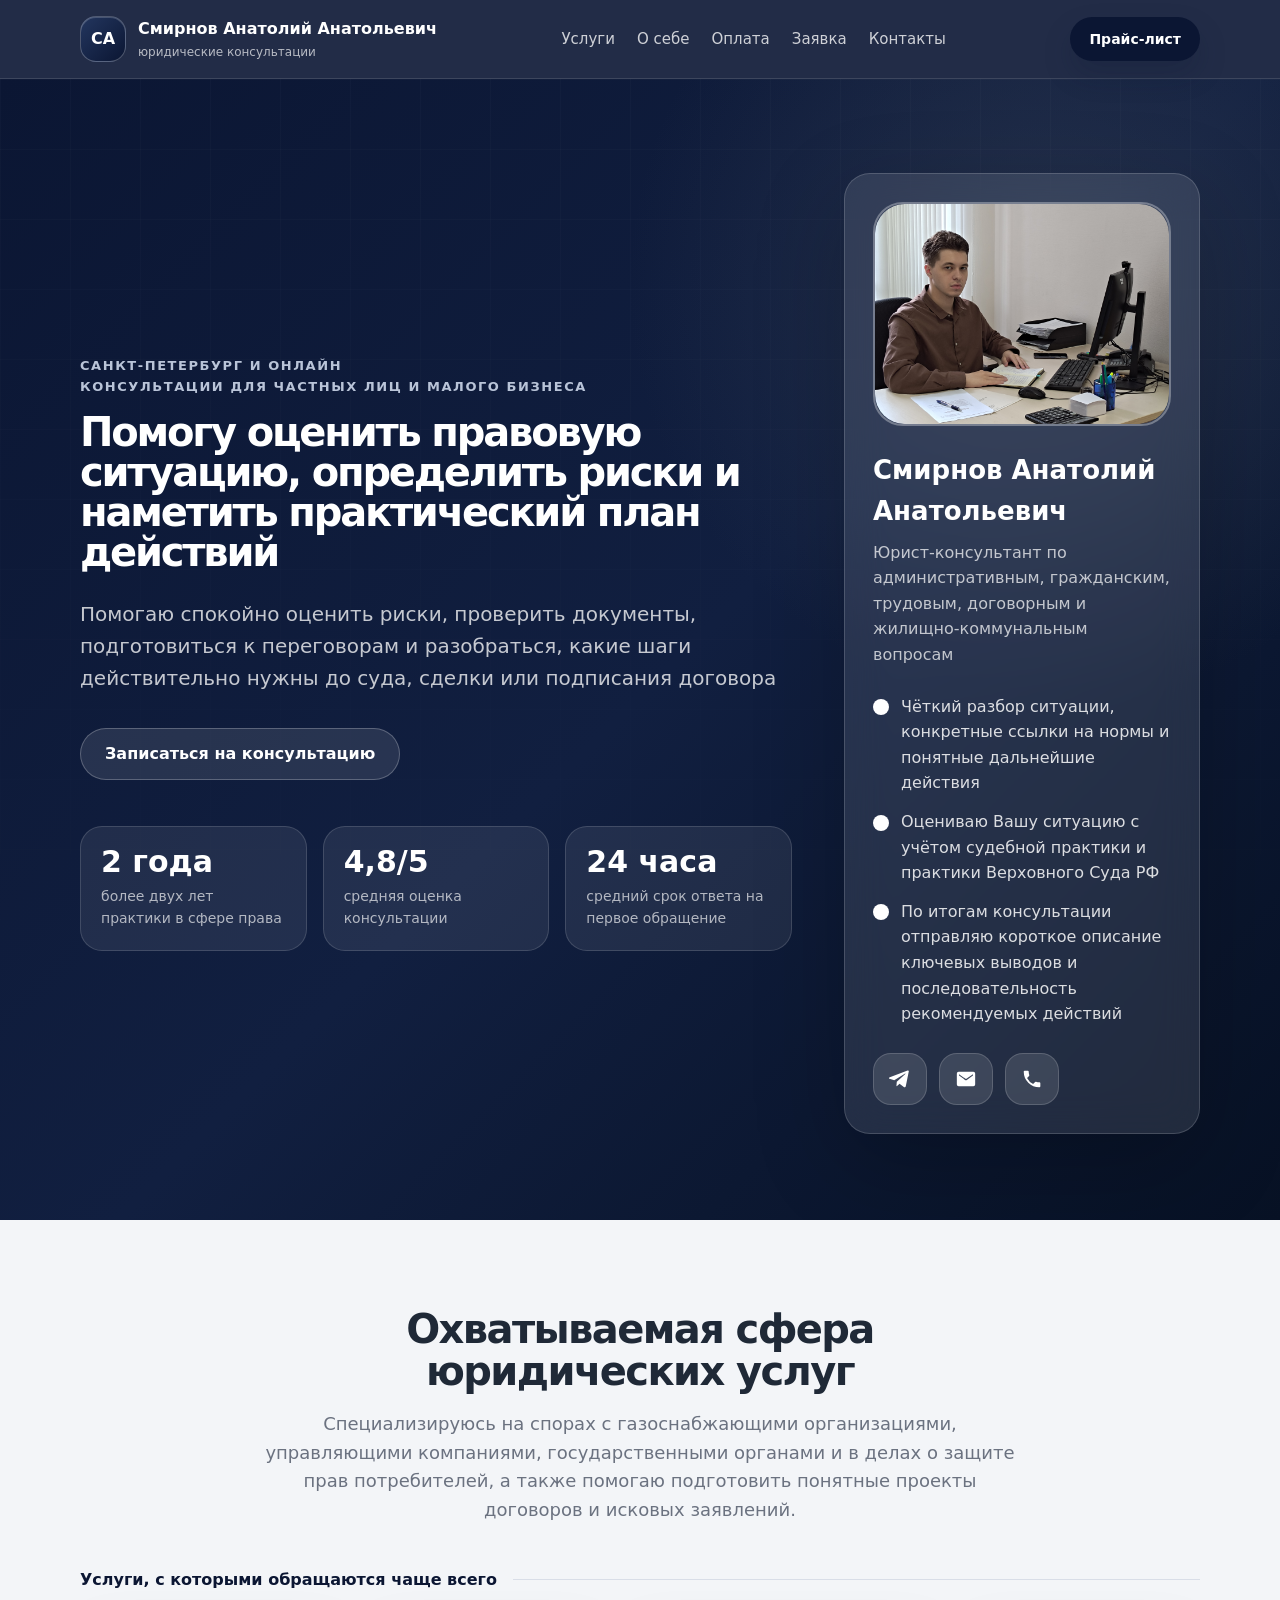
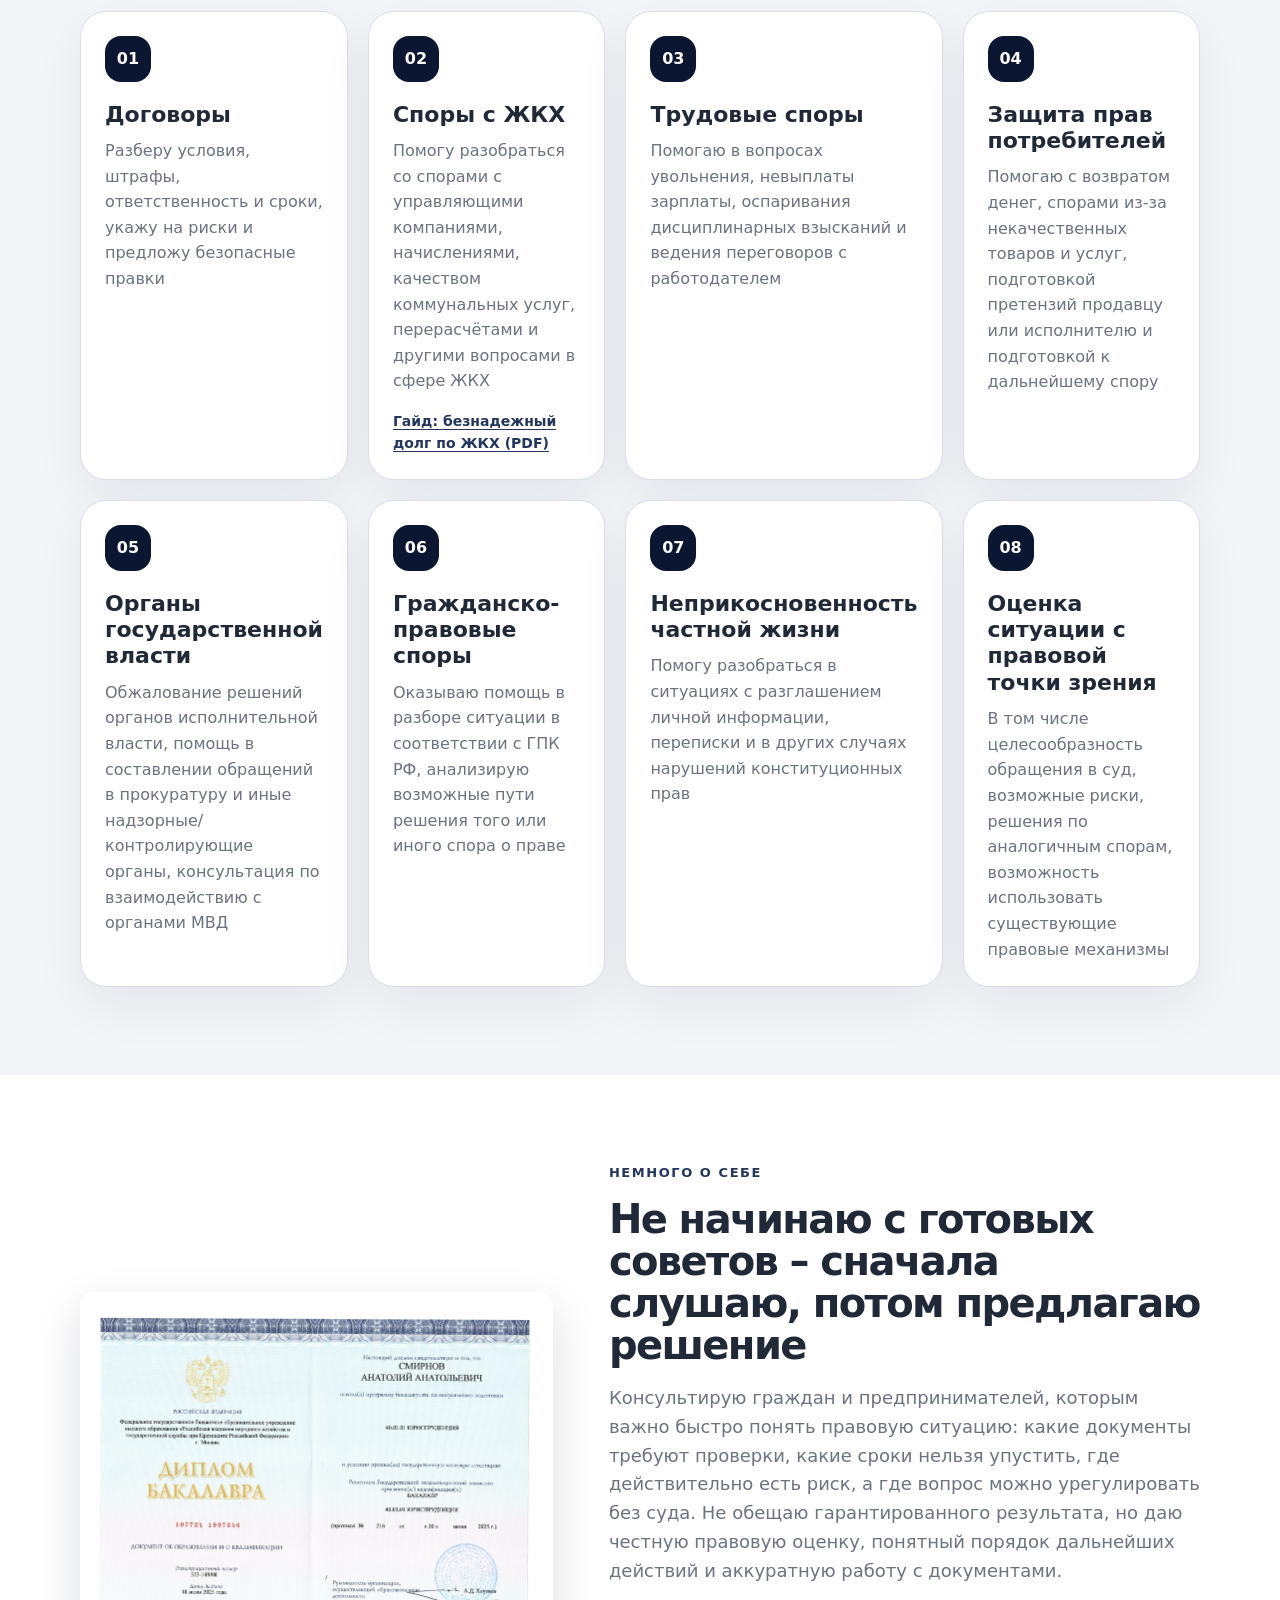
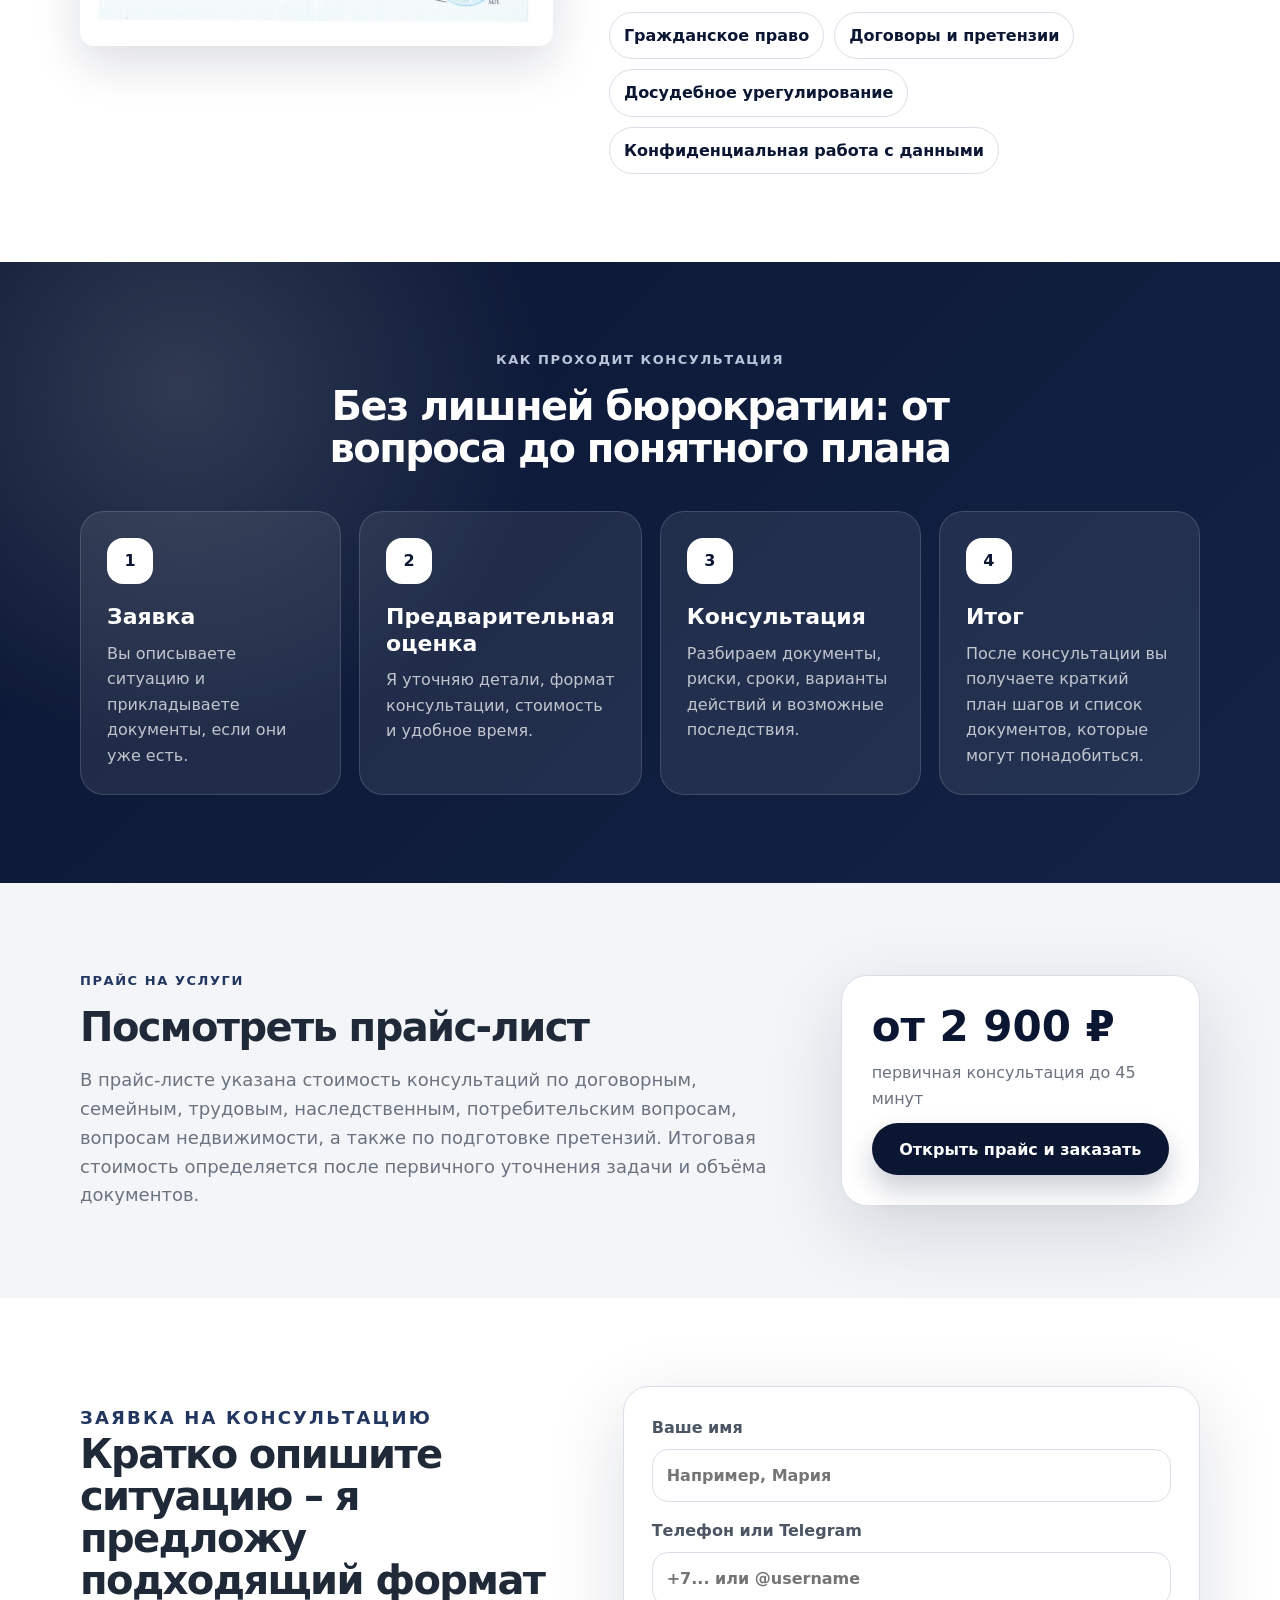
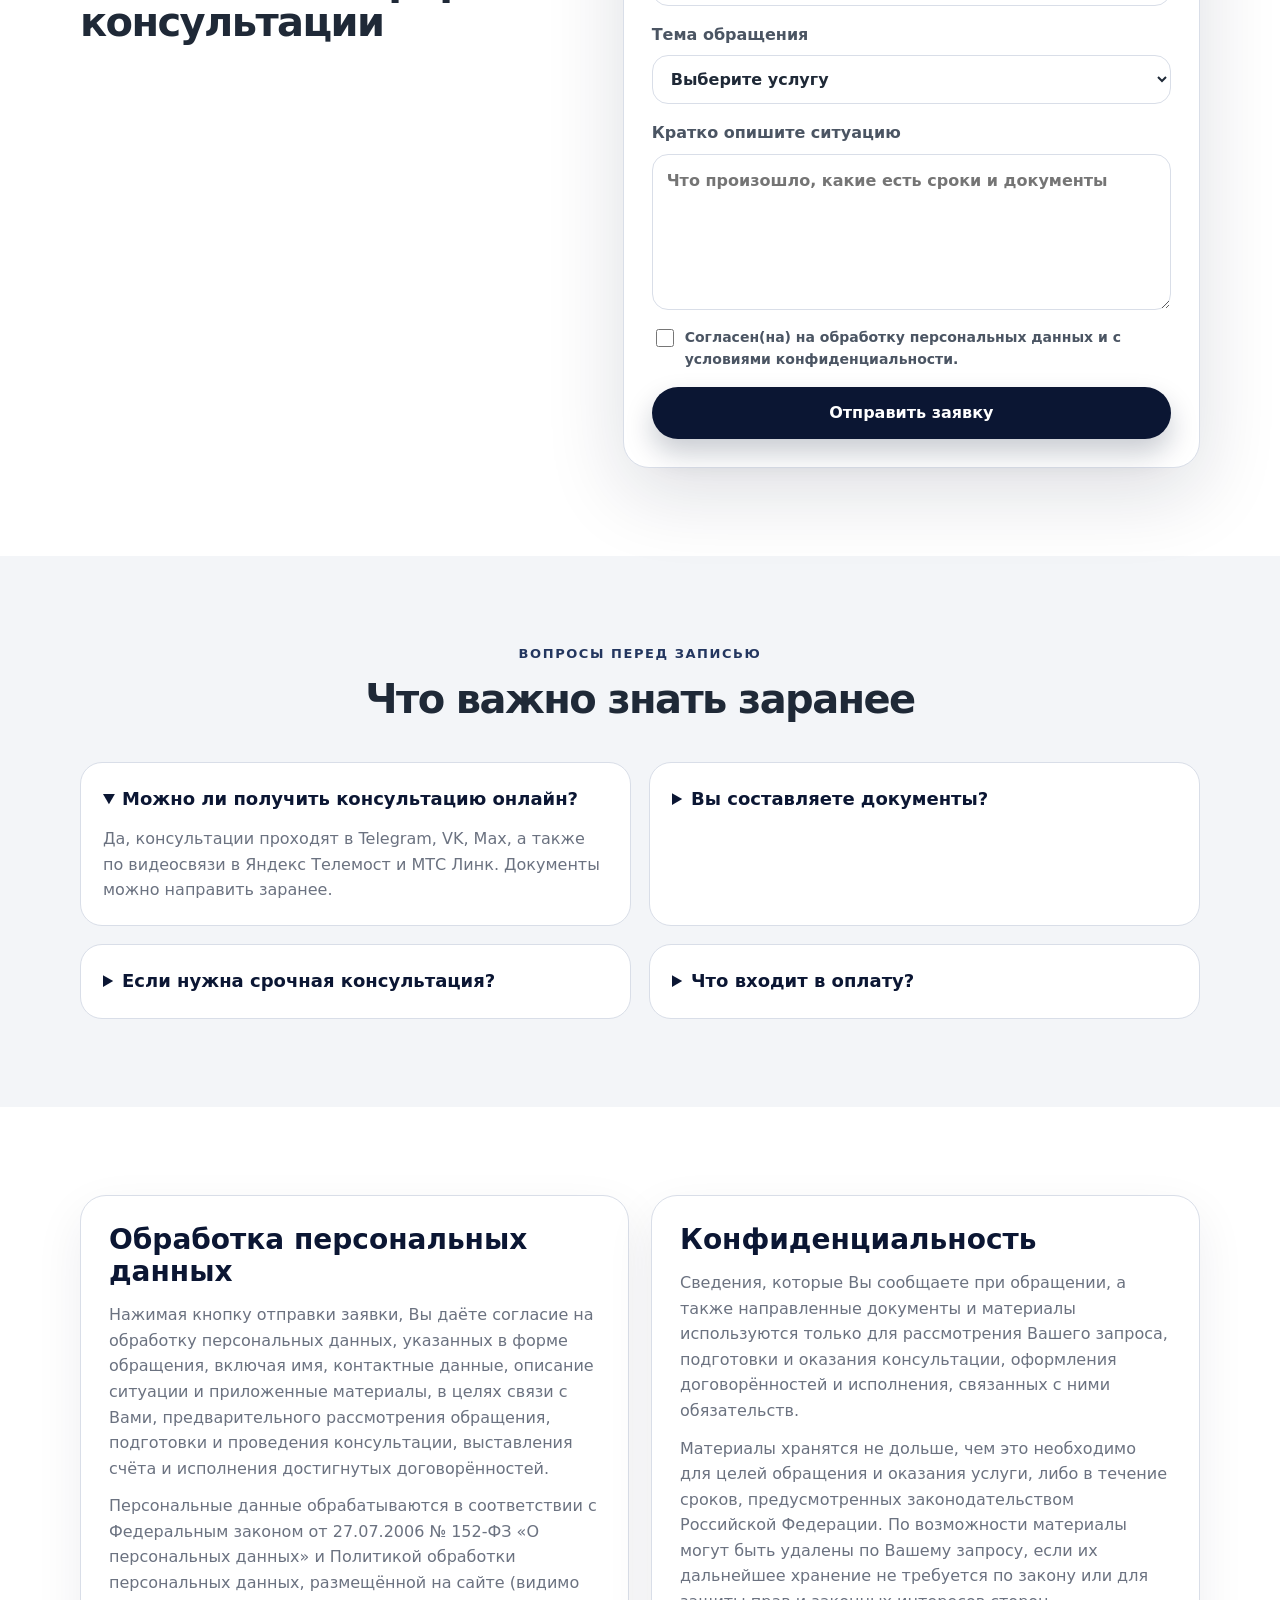
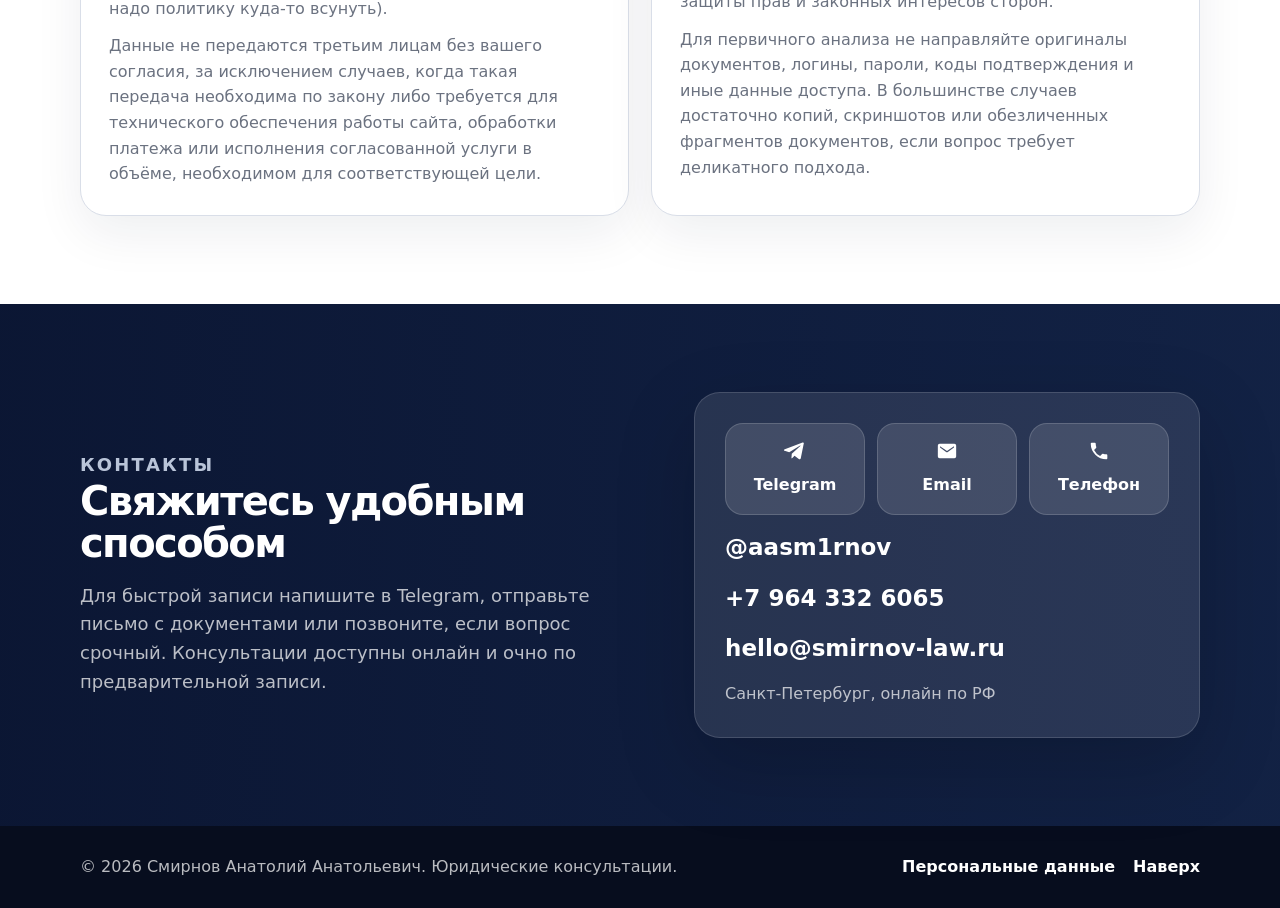
==== commit f7bd2ec0: "Update index.html new 4" ====
--- a/index.html
+++ b/index.html
@@ -250,12 +250,14 @@
           <div>
             <p class="eyebrow">Заявка на консультацию</p>
             <h2>Кратко опишите ситуацию – я предложу подходящий формат консультации</h2>
-            <p>
+            <!--<p>
               Форма не отправляет данные на сервер в этой статической версии. Ее можно подключить к CRM,
               Telegram-боту, почте или платежному сервису при публикации сайта.
-            </p>
-          </div>
-          <form class="request-form" action="mailto:hello@smirnov-law.ru" method="post" enctype="text/plain">
+            </p>-->
+          </div>
+          <form class="request-form" action="send-to-email.php" method="post">
+            <input type="hidden" name="form_type" value="request" />
+          <!--<form class="request-form" action="mailto:hello@smirnov-law.ru" method="post" enctype="text/plain">-->
             <label>
               Ваше имя
               <input type="text" name="name" placeholder="Например, Мария" required />
@@ -438,7 +440,9 @@
         </div>
 
         <div class="modal-order" id="modal-order">
-          <form class="request-form request-form--modal" action="mailto:hello@smirnov-law.ru" method="post" enctype="text/plain">
+          <form class="request-form request-form--modal" action="send-to-email.php" method="post">
+            <input type="hidden" name="form_type" value="order" />
+          <!--<form class="request-form request-form--modal" action="mailto:hello@smirnov-law.ru" method="post" enctype="text/plain">-->
             <h3>Оформить заказ на консультацию</h3>
             <label>
               Имя
--- a/styles.css
+++ b/styles.css
@@ -402,15 +402,6 @@
   background: none;
 }
 
-/*.photo-placeholder--small {
-  width: 46%;
-  margin-top: -22%;
-  margin-left: auto;
-  border-color: rgb(11 22 51 / 18%);
-  box-shadow: var(--shadow);
- }*/
-
-
 .hero-card h2 {
   margin: 0;
   font-size: 26px;
